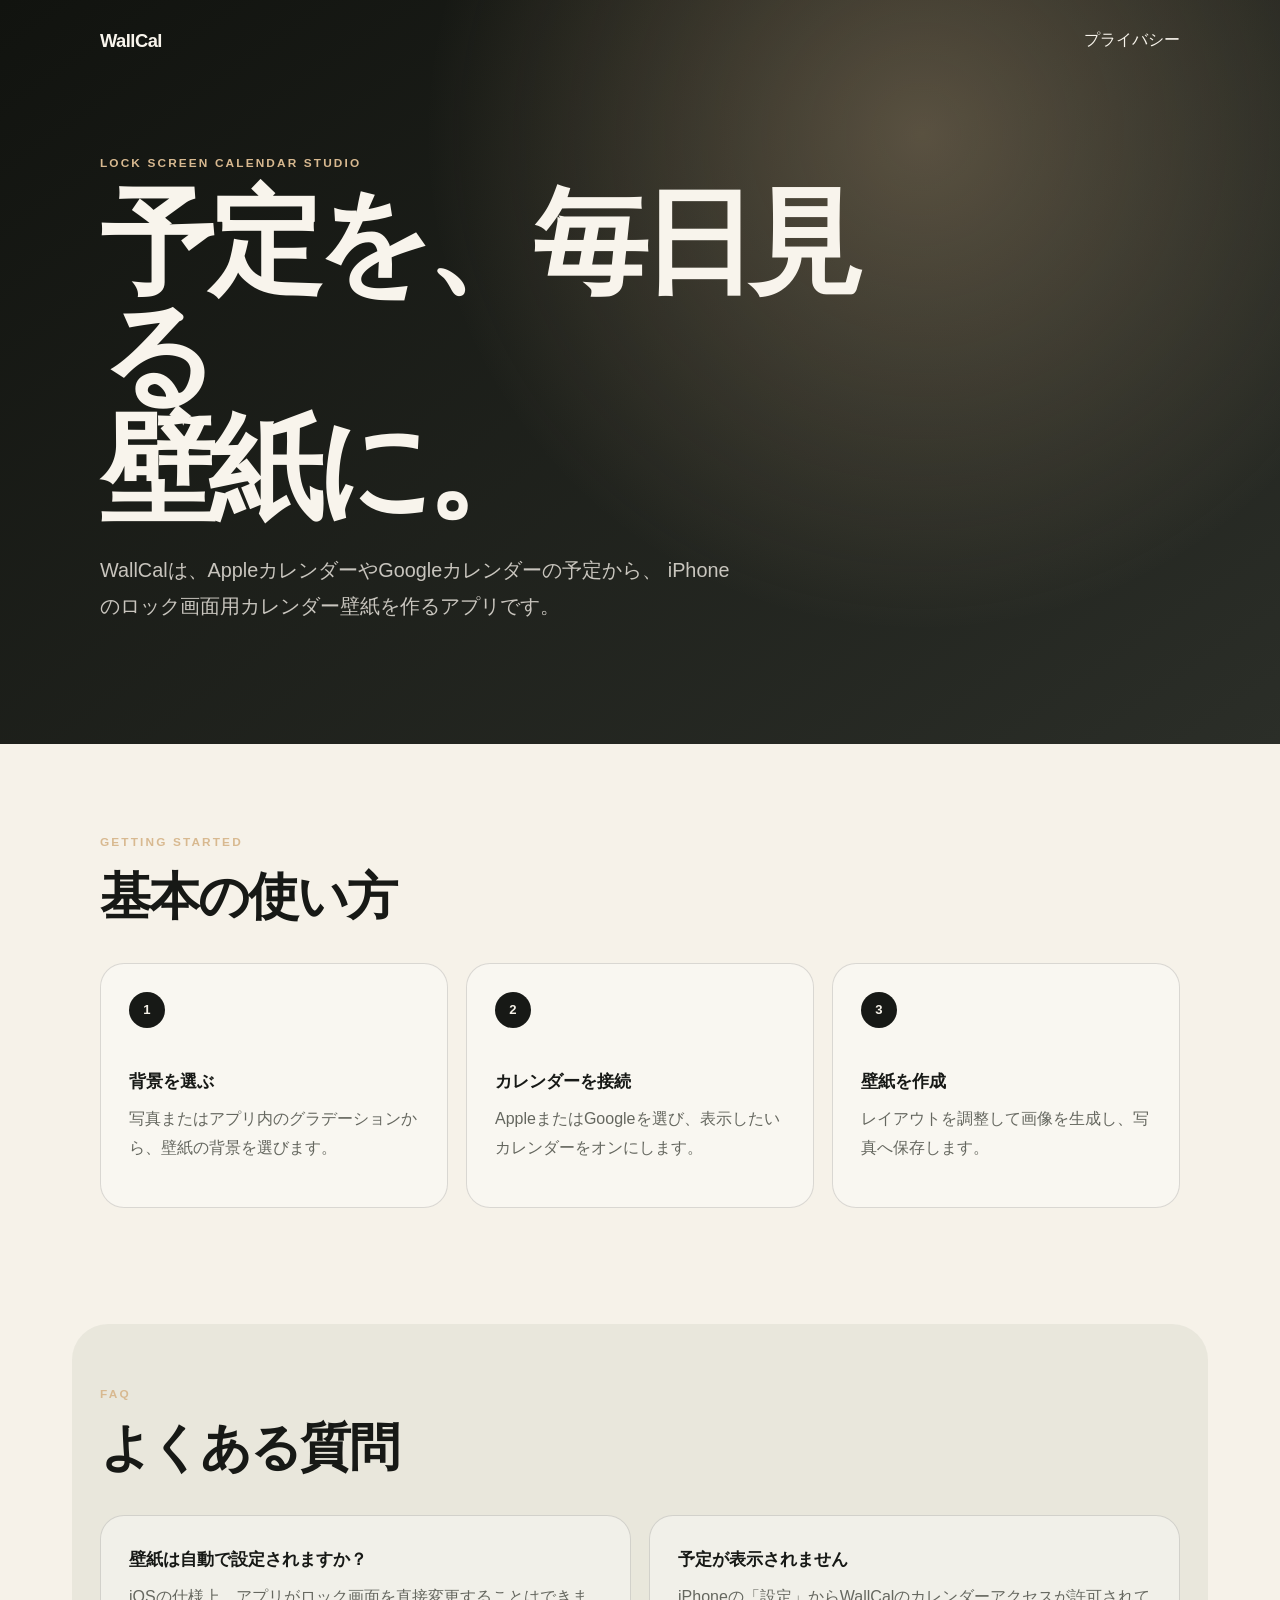
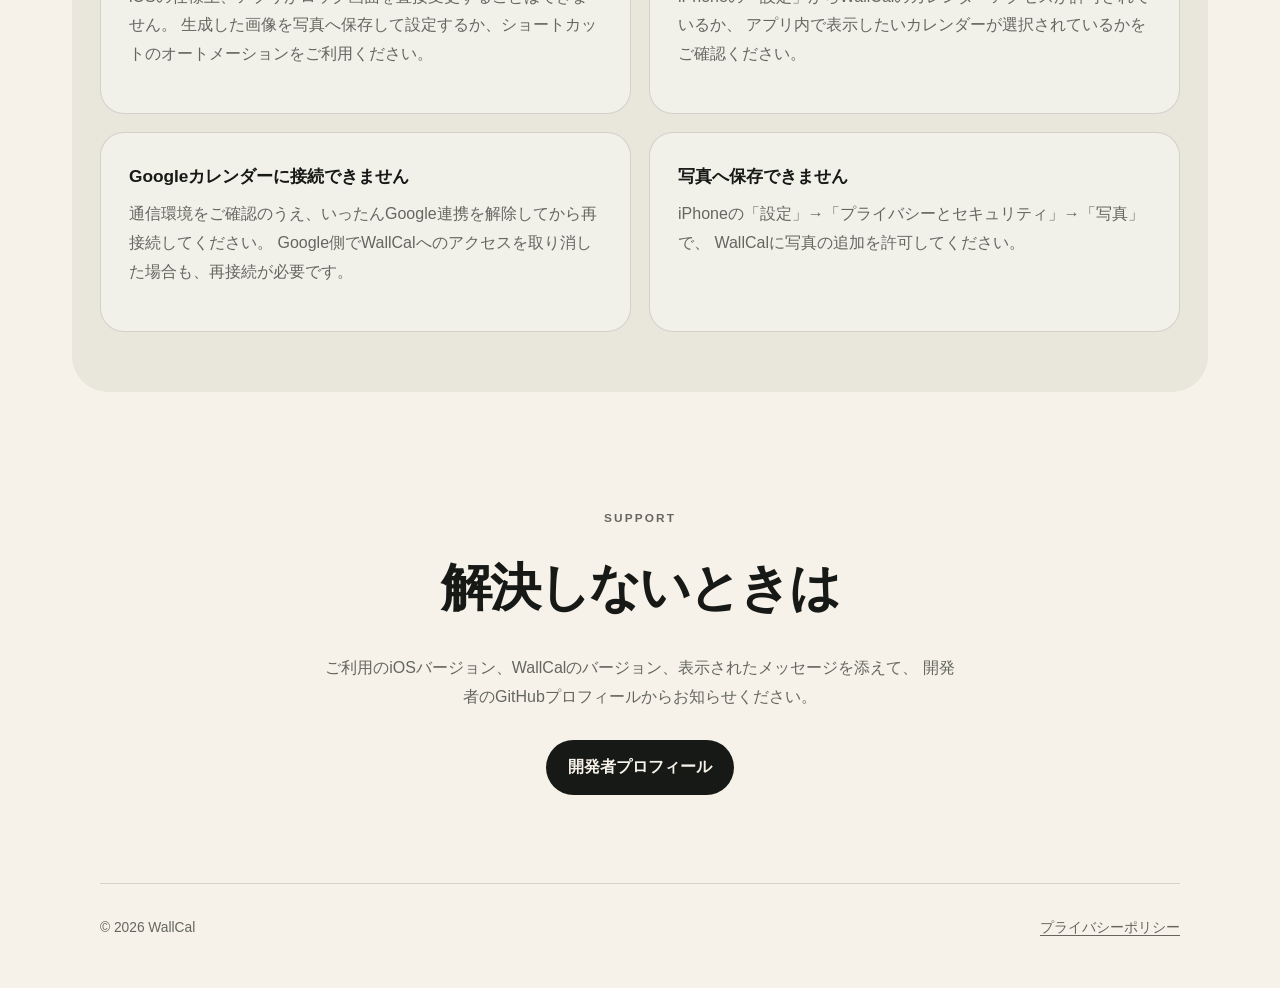
==== index.html @ 868d437b "Create WallCal OAuth verification site" ====
<!doctype html>
<html lang="ja">
<head>
  <meta charset="utf-8">
  <meta name="viewport" content="width=device-width, initial-scale=1">
  <meta name="description" content="WallCalのサポートページ。使い方、よくある質問、プライバシー情報をご案内します。">
  <meta name="theme-color" content="#171916">
  <title>WallCal サポート</title>
  <link rel="stylesheet" href="styles.css">
</head>
<body>
  <header class="hero">
    <nav class="nav">
      <a class="brand" href="./" aria-label="WallCal サポート トップ">WallCal</a>
      <a href="privacy.html">プライバシー</a>
    </nav>
    <div class="hero-content">
      <p class="eyebrow">LOCK SCREEN CALENDAR STUDIO</p>
      <h1>予定を、毎日見る<br>壁紙に。</h1>
      <p class="lead">
        WallCalは、AppleカレンダーやGoogleカレンダーの予定から、
        iPhoneのロック画面用カレンダー壁紙を作るアプリです。
      </p>
    </div>
  </header>

  <main>
    <section aria-labelledby="start">
      <p class="section-label">GETTING STARTED</p>
      <h2 id="start">基本の使い方</h2>
      <ol class="steps">
        <li>
          <span>1</span>
          <div>
            <h3>背景を選ぶ</h3>
            <p>写真またはアプリ内のグラデーションから、壁紙の背景を選びます。</p>
          </div>
        </li>
        <li>
          <span>2</span>
          <div>
            <h3>カレンダーを接続</h3>
            <p>AppleまたはGoogleを選び、表示したいカレンダーをオンにします。</p>
          </div>
        </li>
        <li>
          <span>3</span>
          <div>
            <h3>壁紙を作成</h3>
            <p>レイアウトを調整して画像を生成し、写真へ保存します。</p>
          </div>
        </li>
      </ol>
    </section>

    <section class="tinted" aria-labelledby="faq">
      <p class="section-label">FAQ</p>
      <h2 id="faq">よくある質問</h2>
      <div class="faq-grid">
        <article>
          <h3>壁紙は自動で設定されますか？</h3>
          <p>
            iOSの仕様上、アプリがロック画面を直接変更することはできません。
            生成した画像を写真へ保存して設定するか、ショートカットのオートメーションをご利用ください。
          </p>
        </article>
        <article>
          <h3>予定が表示されません</h3>
          <p>
            iPhoneの「設定」からWallCalのカレンダーアクセスが許可されているか、
            アプリ内で表示したいカレンダーが選択されているかをご確認ください。
          </p>
        </article>
        <article>
          <h3>Googleカレンダーに接続できません</h3>
          <p>
            通信環境をご確認のうえ、いったんGoogle連携を解除してから再接続してください。
            Google側でWallCalへのアクセスを取り消した場合も、再接続が必要です。
          </p>
        </article>
        <article>
          <h3>写真へ保存できません</h3>
          <p>
            iPhoneの「設定」→「プライバシーとセキュリティ」→「写真」で、
            WallCalに写真の追加を許可してください。
          </p>
        </article>
      </div>
    </section>

    <section class="contact" aria-labelledby="contact">
      <p class="section-label">SUPPORT</p>
      <h2 id="contact">解決しないときは</h2>
      <p>
        ご利用のiOSバージョン、WallCalのバージョン、表示されたメッセージを添えて、
        開発者のGitHubプロフィールからお知らせください。
      </p>
      <a class="button" href="https://github.com/Yuto-0906" rel="noopener noreferrer">
        開発者プロフィール
      </a>
    </section>
  </main>

  <footer>
    <span>© 2026 WallCal</span>
    <a href="privacy.html">プライバシーポリシー</a>
  </footer>
</body>
</html>
---- styles.css ----
:root {
  color-scheme: light;
  --ink: #171916;
  --muted: #65675f;
  --paper: #f6f2e9;
  --sand: #d8b990;
  --sage: #a9b0a0;
  --line: rgba(23, 25, 22, 0.14);
}

* {
  box-sizing: border-box;
}

html {
  scroll-behavior: smooth;
}

body {
  margin: 0;
  color: var(--ink);
  background: var(--paper);
  font-family: -apple-system, BlinkMacSystemFont, "Hiragino Sans", "Yu Gothic", sans-serif;
  line-height: 1.8;
}

a {
  color: inherit;
  text-underline-offset: 0.2em;
}

.hero,
.page-header {
  color: #f8f4ec;
  background:
    radial-gradient(circle at 72% 18%, rgba(216, 185, 144, 0.32), transparent 31rem),
    linear-gradient(145deg, #11130f, #2b2e28);
}

.hero {
  min-height: 72vh;
  display: grid;
  grid-template-rows: auto 1fr;
}

.nav {
  width: min(1080px, calc(100% - 40px));
  margin: 0 auto;
  padding: 24px 0;
  display: flex;
  align-items: center;
  justify-content: space-between;
}

.nav a {
  text-decoration: none;
}

.brand {
  font-size: 1.15rem;
  font-weight: 750;
  letter-spacing: -0.03em;
}

.hero-content,
.page-header > div {
  width: min(1080px, calc(100% - 40px));
  margin: auto;
  padding: 72px 0 100px;
}

.page-header > div {
  padding-top: 52px;
}

.eyebrow,
.section-label {
  margin: 0 0 12px;
  color: var(--sand);
  font-size: 0.74rem;
  font-weight: 750;
  letter-spacing: 0.18em;
}

h1,
h2,
h3,
p {
  margin-top: 0;
}

h1 {
  margin-bottom: 28px;
  max-width: 760px;
  font-size: clamp(3.2rem, 9vw, 7.4rem);
  line-height: 0.98;
  letter-spacing: -0.065em;
}

.page-header h1 {
  font-size: clamp(2.6rem, 7vw, 5.6rem);
}

.lead {
  max-width: 640px;
  color: rgba(248, 244, 236, 0.78);
  font-size: clamp(1rem, 2vw, 1.24rem);
}

.updated {
  color: rgba(248, 244, 236, 0.62);
}

main > section,
.policy {
  width: min(1080px, calc(100% - 40px));
  margin: 0 auto;
  padding: 88px 0;
}

h2 {
  margin-bottom: 36px;
  font-size: clamp(2rem, 4vw, 3.2rem);
  line-height: 1.2;
  letter-spacing: -0.04em;
}

h3 {
  margin-bottom: 8px;
  font-size: 1.08rem;
}

.steps {
  list-style: none;
  margin: 0;
  padding: 0;
  display: grid;
  grid-template-columns: repeat(3, 1fr);
  gap: 18px;
}

.steps li,
.faq-grid article {
  border: 1px solid var(--line);
  border-radius: 24px;
  background: rgba(255, 255, 255, 0.38);
}

.steps li {
  padding: 28px;
}

.steps li > span {
  width: 36px;
  height: 36px;
  margin-bottom: 38px;
  display: grid;
  place-items: center;
  border-radius: 999px;
  color: var(--paper);
  background: var(--ink);
  font-size: 0.82rem;
  font-weight: 750;
}

.steps p,
.faq-grid p,
.contact p,
.policy p {
  color: var(--muted);
}

.tinted {
  position: relative;
}

.tinted::before {
  position: absolute;
  z-index: -1;
  inset: 28px -28px;
  border-radius: 36px;
  background: rgba(169, 176, 160, 0.18);
  content: "";
}

.faq-grid {
  display: grid;
  grid-template-columns: repeat(2, 1fr);
  gap: 18px;
}

.faq-grid article {
  padding: 28px;
}

.contact {
  text-align: center;
}

.contact p {
  max-width: 640px;
  margin: 0 auto 28px;
}

.button {
  display: inline-block;
  padding: 13px 22px;
  border-radius: 999px;
  color: var(--paper);
  background: var(--ink);
  text-decoration: none;
  font-weight: 700;
}

.policy {
  max-width: 760px;
}

.policy section {
  padding: 28px 0;
  border-bottom: 1px solid var(--line);
}

.policy h2 {
  margin-bottom: 14px;
  font-size: 1.5rem;
}

footer {
  width: min(1080px, calc(100% - 40px));
  margin: 0 auto;
  padding: 32px 0 48px;
  display: flex;
  justify-content: space-between;
  border-top: 1px solid var(--line);
  color: var(--muted);
  font-size: 0.86rem;
}

@media (max-width: 760px) {
  .hero {
    min-height: 630px;
  }

  .hero-content,
  .page-header > div {
    padding: 56px 0 76px;
  }

  .steps,
  .faq-grid {
    grid-template-columns: 1fr;
  }

  main > section,
  .policy {
    padding: 66px 0;
  }

  .tinted::before {
    inset: 20px -10px;
  }

  footer {
    gap: 12px;
    flex-direction: column;
  }
}
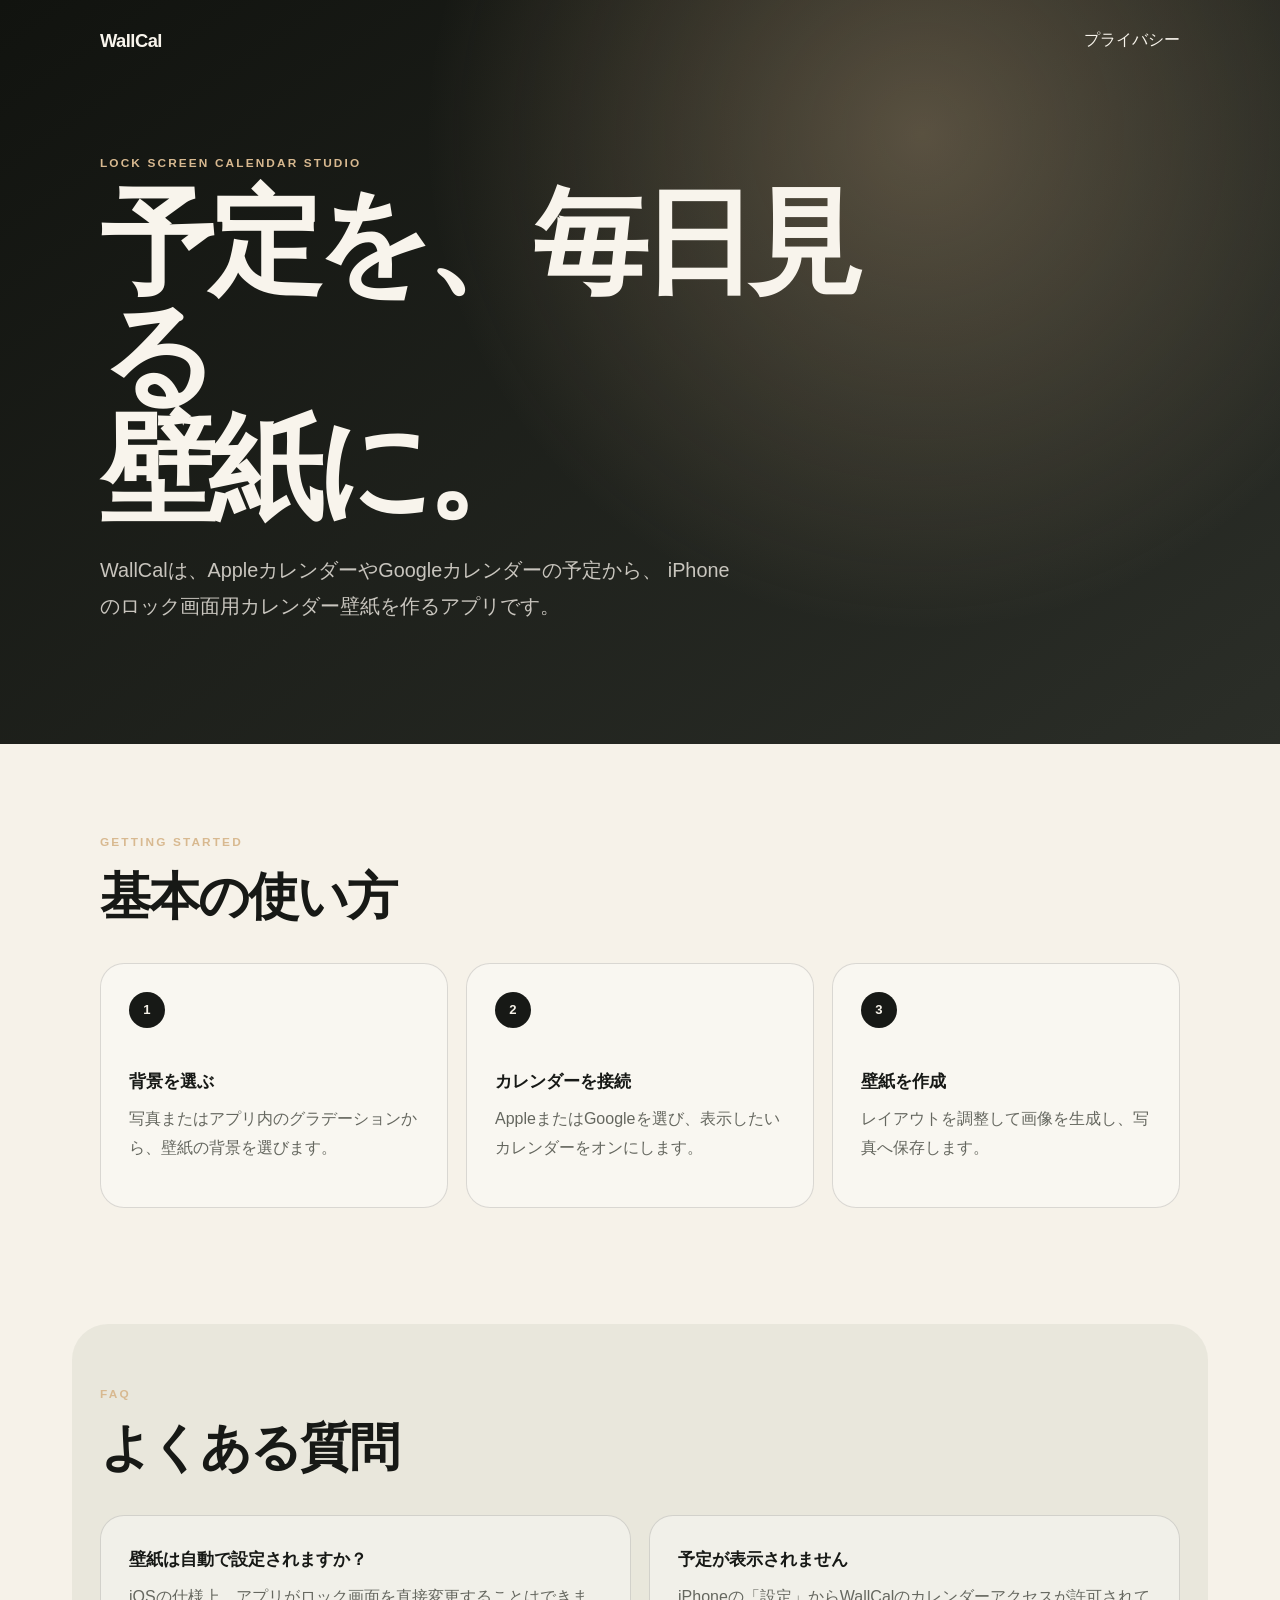
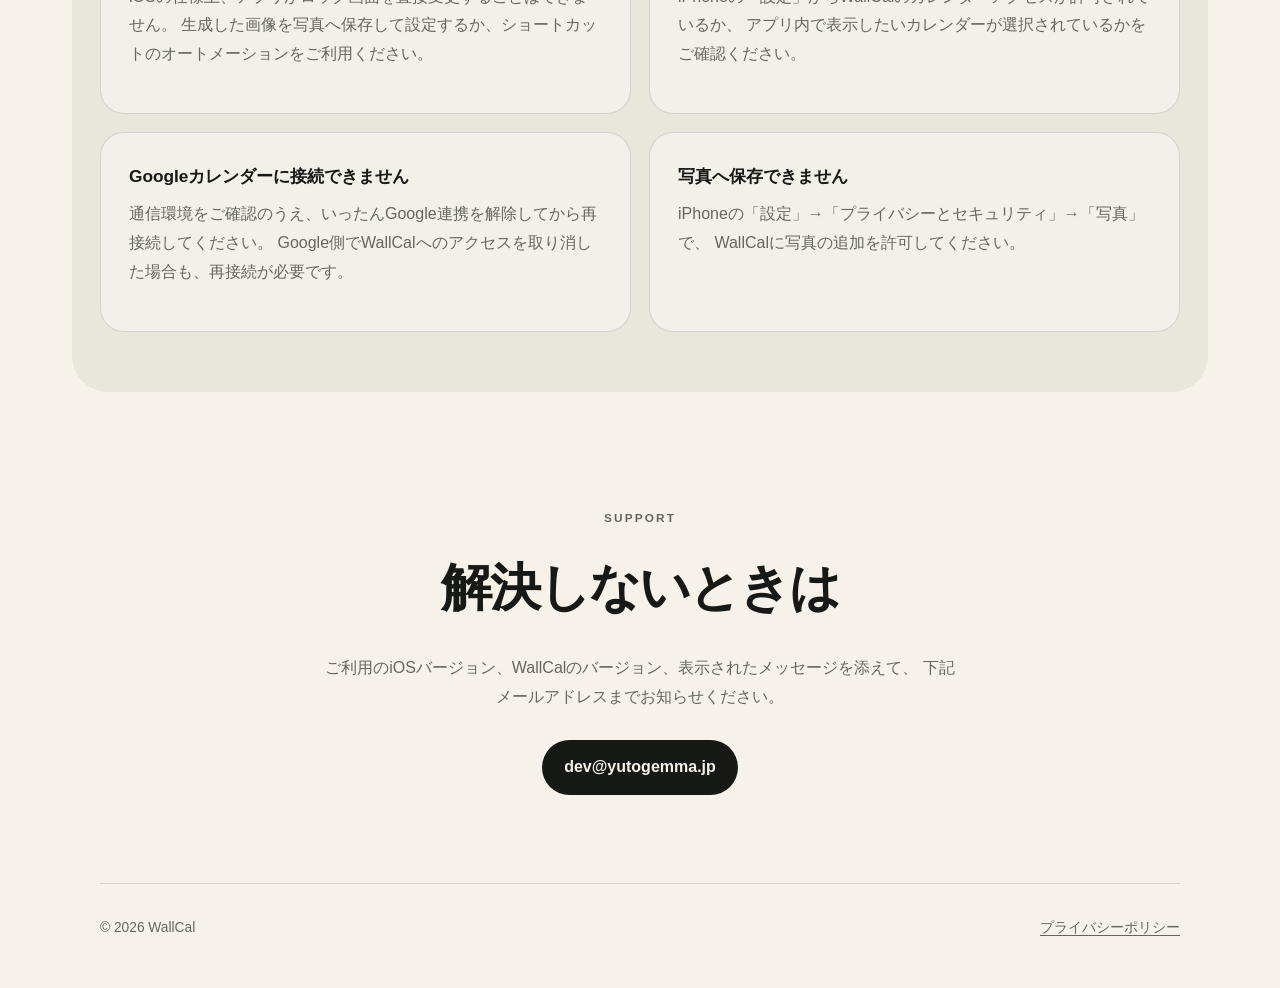
==== commit 6291ad1b: "Use dev@yutogemma.jp for WallCal support" ====
--- a/index.html
+++ b/index.html
@@ -93,10 +93,10 @@
       <h2 id="contact">解決しないときは</h2>
       <p>
         ご利用のiOSバージョン、WallCalのバージョン、表示されたメッセージを添えて、
-        開発者のGitHubプロフィールからお知らせください。
+        下記メールアドレスまでお知らせください。
       </p>
-      <a class="button" href="https://github.com/Yuto-0906" rel="noopener noreferrer">
-        開発者プロフィール
+      <a class="button" href="mailto:dev@yutogemma.jp">
+        dev@yutogemma.jp
       </a>
     </section>
   </main>
